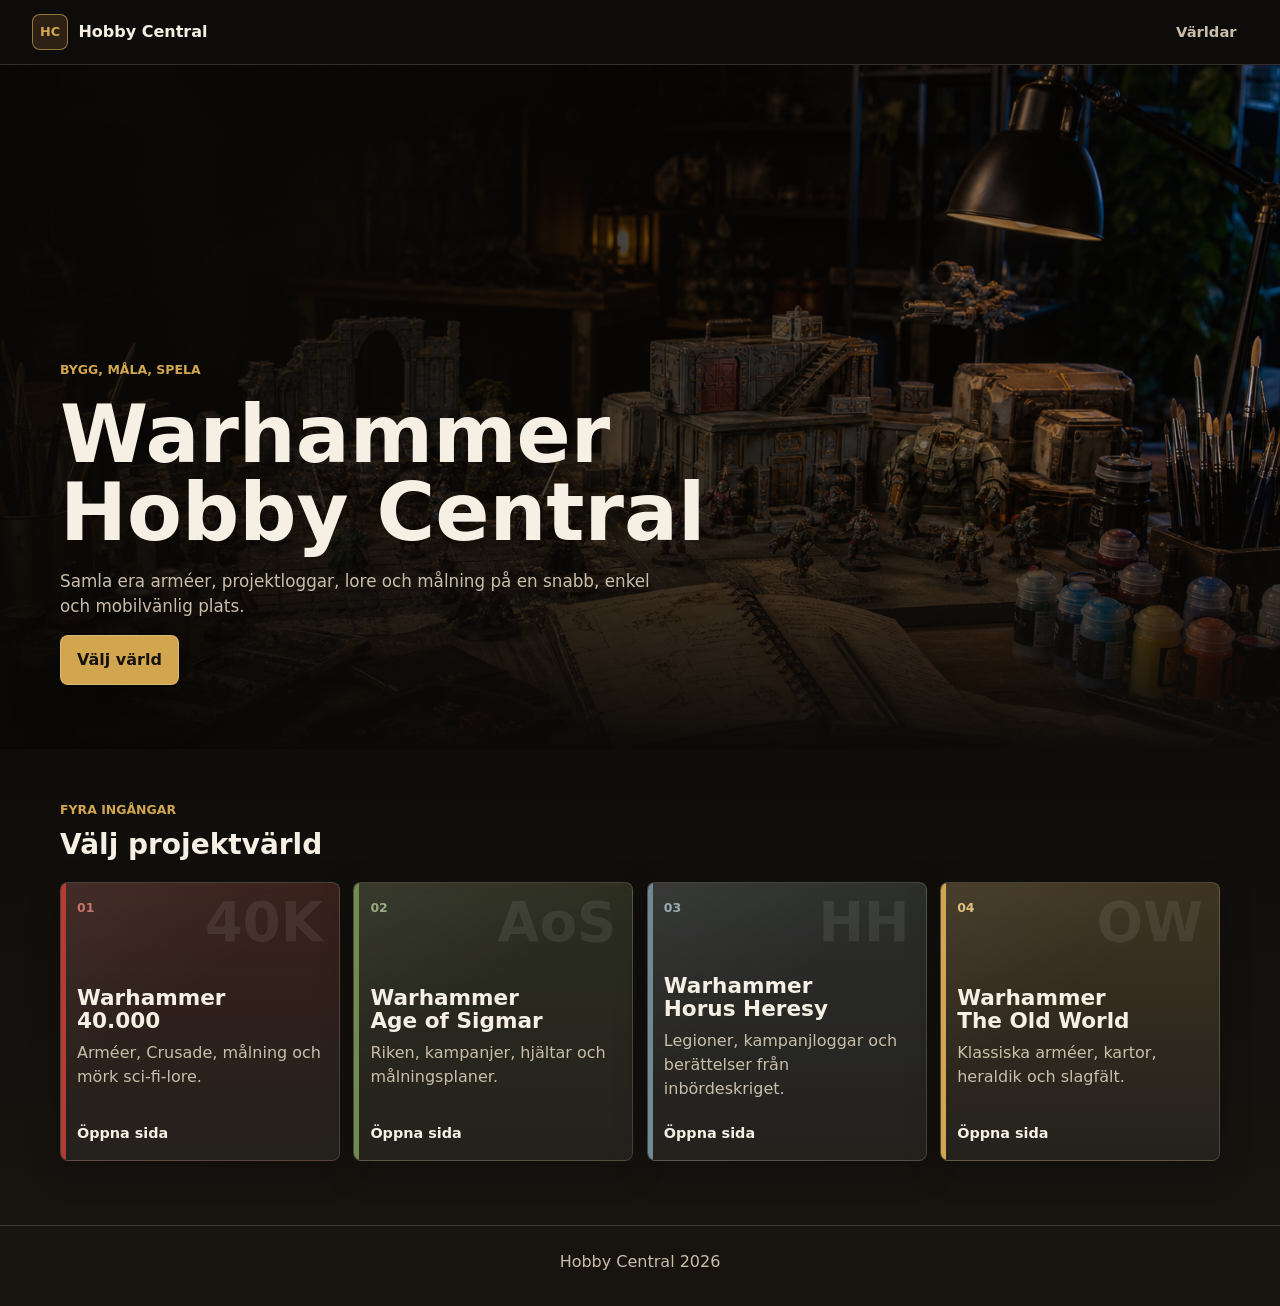
==== Homepage/index.html @ 2b6ad4ad "feat: add mobile-first hobby homepage" ====
<!doctype html>
<html lang="sv">
  <head>
    <meta charset="utf-8" />
    <meta name="viewport" content="width=device-width, initial-scale=1" />
    <title>Warhammer Hobby Central</title>
    <meta
      name="description"
      content="En lätt och smidig hobbycentral för Warhammer-projekt, arméer, målning och berättelser."
    />
    <link rel="stylesheet" href="../assets/css/styles.css" />
    <script src="../assets/js/main.js" defer></script>
  </head>
  <body class="home-page">
    <a class="skip-link" href="#main">Hoppa till innehåll</a>

    <header class="site-header" aria-label="Sidhuvud">
      <a class="brand" href="./" aria-label="Warhammer Hobby Central hem">
        <span class="brand__mark" aria-hidden="true">HC</span>
        <span>Hobby Central</span>
      </a>
      <nav class="top-nav" aria-label="Huvudnavigation">
        <a href="#systems">Världar</a>
      </nav>
    </header>

    <main id="main">
      <section class="hero" aria-labelledby="home-title">
        <div class="hero__media" aria-hidden="true"></div>
        <div class="hero__content">
          <p class="kicker">Bygg, måla, spela</p>
          <h1 id="home-title">Warhammer Hobby Central</h1>
          <p>
            Samla era arméer, projektloggar, lore och målning på en snabb,
            enkel och mobilvänlig plats.
          </p>
          <a class="primary-action" href="#systems">Välj värld</a>
        </div>
      </section>

      <section class="system-section" id="systems" aria-labelledby="systems-title">
        <div class="section-heading">
          <p class="kicker">Fyra ingångar</p>
          <h2 id="systems-title">Välj projektvärld</h2>
        </div>

        <div class="system-grid">
          <a class="system-card card-40k" href="../pages/warhammer-40000.html" data-card>
            <span class="system-card__eyebrow">01</span>
            <span class="system-card__glyph" aria-hidden="true">40K</span>
            <h3>Warhammer 40.000</h3>
            <p>Arméer, Crusade, målning och mörk sci-fi-lore.</p>
            <span class="system-card__footer">Öppna sida</span>
          </a>

          <a class="system-card card-aos" href="../pages/age-of-sigmar.html" data-card>
            <span class="system-card__eyebrow">02</span>
            <span class="system-card__glyph" aria-hidden="true">AoS</span>
            <h3>Warhammer Age of Sigmar</h3>
            <p>Riken, kampanjer, hjältar och målningsplaner.</p>
            <span class="system-card__footer">Öppna sida</span>
          </a>

          <a class="system-card card-heresy" href="../pages/horus-heresy.html" data-card>
            <span class="system-card__eyebrow">03</span>
            <span class="system-card__glyph" aria-hidden="true">HH</span>
            <h3>Warhammer Horus Heresy</h3>
            <p>Legioner, kampanjloggar och berättelser från inbördeskriget.</p>
            <span class="system-card__footer">Öppna sida</span>
          </a>

          <a class="system-card card-old-world" href="../pages/the-old-world.html" data-card>
            <span class="system-card__eyebrow">04</span>
            <span class="system-card__glyph" aria-hidden="true">OW</span>
            <h3>Warhammer The Old World</h3>
            <p>Klassiska arméer, kartor, heraldik och slagfält.</p>
            <span class="system-card__footer">Öppna sida</span>
          </a>
        </div>
      </section>
    </main>

    <footer class="site-footer">
      <p>Hobby Central <span data-year></span></p>
    </footer>
  </body>
</html>
---- assets/css/styles.css ----
:root {
  --bg: #0f0d0b;
  --bg-soft: #17130f;
  --surface: #1d1a16;
  --surface-strong: #29241e;
  --text: #f5efe4;
  --muted: #c9beaa;
  --line: rgba(245, 239, 228, 0.16);
  --shadow: 0 18px 50px rgba(0, 0, 0, 0.34);
  --red: #b33b32;
  --gold: #d2a64e;
  --green: #6f8b4e;
  --steel: #6f8a91;
  --violet: #7b5e80;
  --bone: #e8dcc4;
  --radius: 8px;
}

* {
  box-sizing: border-box;
}

html {
  scroll-behavior: smooth;
}

body {
  min-height: 100vh;
  margin: 0;
  overflow-x: hidden;
  background: var(--bg);
  color: var(--text);
  font-family:
    Inter, ui-sans-serif, system-ui, -apple-system, BlinkMacSystemFont, "Segoe UI",
    sans-serif;
  line-height: 1.5;
  letter-spacing: 0;
}

body::selection {
  background: var(--gold);
  color: #16120e;
}

a {
  color: inherit;
  text-decoration: none;
}

p,
h1,
h2,
h3 {
  margin: 0;
}

.skip-link {
  position: fixed;
  left: 1rem;
  top: 1rem;
  z-index: 20;
  transform: translateY(-160%);
  border-radius: var(--radius);
  background: var(--bone);
  color: #15110d;
  padding: 0.65rem 0.9rem;
  font-weight: 700;
}

.skip-link:focus {
  transform: translateY(0);
}

.site-header {
  position: sticky;
  top: 0;
  z-index: 10;
  display: flex;
  align-items: center;
  justify-content: space-between;
  gap: 0.75rem;
  width: 100%;
  max-width: 100vw;
  min-height: 64px;
  padding: 0.75rem 1rem;
  border-bottom: 1px solid var(--line);
  background: rgba(15, 13, 11, 0.9);
  backdrop-filter: blur(16px);
}

.brand {
  display: inline-flex;
  align-items: center;
  flex: 0 1 auto;
  gap: 0.65rem;
  min-width: 0;
  font-weight: 800;
}

.brand > span:last-child {
  min-width: 0;
  overflow: hidden;
  text-overflow: ellipsis;
}

.brand__mark {
  display: inline-grid;
  width: 2.25rem;
  height: 2.25rem;
  flex: 0 0 auto;
  place-items: center;
  border: 1px solid rgba(210, 166, 78, 0.65);
  border-radius: var(--radius);
  background: #2d2116;
  color: var(--gold);
  font-size: 0.8rem;
}

.top-nav {
  display: flex;
  align-items: center;
  justify-content: flex-end;
  flex: 0 1 auto;
  gap: 0.35rem;
  min-width: 0;
  overflow-x: auto;
  scrollbar-width: none;
}

.top-nav::-webkit-scrollbar {
  display: none;
}

.top-nav a {
  flex: 0 0 auto;
  border: 1px solid transparent;
  border-radius: var(--radius);
  color: var(--muted);
  padding: 0.5rem 0.65rem;
  font-size: 0.92rem;
  font-weight: 700;
}

.top-nav a:hover,
.top-nav a:focus-visible,
.top-nav a[aria-current="page"] {
  border-color: var(--line);
  background: rgba(255, 255, 255, 0.06);
  color: var(--text);
}

.top-nav--wide {
  flex: 1 1 auto;
  justify-content: flex-start;
  max-width: 62vw;
}

.home-page .top-nav {
  display: none;
}

.hero {
  position: relative;
  display: grid;
  min-height: 72svh;
  overflow: hidden;
  isolation: isolate;
}

.hero__media {
  position: absolute;
  inset: 0;
  z-index: -2;
  background:
    linear-gradient(90deg, rgba(10, 8, 6, 0.92), rgba(10, 8, 6, 0.56) 56%, rgba(10, 8, 6, 0.18)),
    linear-gradient(0deg, rgba(15, 13, 11, 0.98), rgba(15, 13, 11, 0.08) 42%),
    url("../images/hobby-hub-hero.png");
  background-position: center;
  background-size: cover;
}

.hero__content {
  display: grid;
  align-content: end;
  gap: 1rem;
  width: min(100%, 760px);
  padding: 4.5rem 1rem 3.5rem;
}

.kicker {
  color: var(--gold);
  font-size: 0.78rem;
  font-weight: 900;
  text-transform: uppercase;
}

.hero h1,
.page-hero h1 {
  max-width: 12ch;
  font-size: 2.85rem;
  line-height: 0.98;
}

.hero p:not(.kicker),
.page-hero p:not(.kicker) {
  max-width: 38rem;
  color: var(--muted);
  font-size: 1.05rem;
}

.primary-action {
  display: inline-flex;
  align-items: center;
  justify-content: center;
  width: fit-content;
  min-height: 46px;
  border: 1px solid rgba(232, 220, 196, 0.34);
  border-radius: var(--radius);
  background: var(--gold);
  color: #15110d;
  padding: 0.75rem 1rem;
  font-weight: 900;
  box-shadow: var(--shadow);
}

.primary-action:hover,
.primary-action:focus-visible {
  background: #e4bd68;
}

.system-section {
  padding: 2.5rem 1rem 3rem;
  background:
    linear-gradient(180deg, var(--bg), var(--bg-soft)),
    var(--bg);
}

.section-heading {
  display: grid;
  gap: 0.25rem;
  margin: 0 auto 1rem;
  width: min(100%, 1160px);
}

.section-heading h2 {
  font-size: 1.75rem;
}

.system-grid {
  display: grid;
  gap: 0.85rem;
  width: min(100%, 1160px);
  margin: 0 auto;
}

.system-card {
  --accent: var(--gold);
  --accent-soft: rgba(210, 166, 78, 0.16);
  position: relative;
  display: grid;
  min-height: 210px;
  overflow: hidden;
  border: 1px solid var(--line);
  border-radius: var(--radius);
  background:
    linear-gradient(145deg, rgba(255, 255, 255, 0.06), transparent 42%),
    linear-gradient(180deg, var(--accent-soft), rgba(255, 255, 255, 0.03)),
    var(--surface);
  padding: 1rem;
  box-shadow: 0 10px 34px rgba(0, 0, 0, 0.22);
  transition:
    border-color 180ms ease,
    transform 180ms ease,
    background 180ms ease;
}

.system-card::before {
  content: "";
  position: absolute;
  inset: 0 auto 0 0;
  width: 5px;
  background: var(--accent);
}

.system-card::after {
  content: "";
  position: absolute;
  inset: 0;
  pointer-events: none;
  background: radial-gradient(circle at var(--mx, 50%) var(--my, 40%), rgba(255, 255, 255, 0.18), transparent 30%);
  opacity: 0;
  transition: opacity 180ms ease;
}

.system-card:hover,
.system-card:focus-visible {
  border-color: color-mix(in srgb, var(--accent) 68%, white);
  transform: translateY(-2px);
}

.system-card:hover::after,
.system-card:focus-visible::after {
  opacity: 1;
}

.system-card__eyebrow,
.system-card__glyph,
.system-card h3,
.system-card p,
.system-card__footer {
  position: relative;
  z-index: 1;
}

.system-card__eyebrow {
  color: color-mix(in srgb, var(--accent) 72%, white);
  font-size: 0.78rem;
  font-weight: 900;
}

.system-card__glyph {
  position: absolute;
  right: 1rem;
  top: 0.85rem;
  z-index: 0;
  color: rgba(255, 255, 255, 0.08);
  font-size: 3.4rem;
  font-weight: 900;
  line-height: 1;
}

.system-card h3 {
  align-self: end;
  max-width: 11rem;
  margin-top: 3.5rem;
  font-size: 1.35rem;
  line-height: 1.08;
}

.system-card p {
  margin-top: 0.55rem;
  color: var(--muted);
}

.system-card__footer {
  align-self: end;
  margin-top: 1.35rem;
  color: var(--text);
  font-size: 0.9rem;
  font-weight: 900;
}

.card-40k {
  --accent: var(--red);
  --accent-soft: rgba(179, 59, 50, 0.18);
}

.card-aos {
  --accent: var(--green);
  --accent-soft: rgba(111, 139, 78, 0.18);
}

.card-heresy {
  --accent: var(--steel);
  --accent-soft: rgba(111, 138, 145, 0.18);
}

.card-old-world {
  --accent: var(--gold);
  --accent-soft: rgba(210, 166, 78, 0.18);
}

.site-footer {
  padding: 1.5rem 1rem 2rem;
  border-top: 1px solid var(--line);
  background: var(--bg-soft);
  color: var(--muted);
  text-align: center;
}

.page-main {
  background: var(--bg);
}

.page-hero {
  display: grid;
  align-content: end;
  gap: 0.8rem;
  min-height: 42svh;
  padding: 4rem 1rem 2.25rem;
  border-bottom: 1px solid var(--line);
  background:
    linear-gradient(90deg, rgba(12, 10, 8, 0.94), rgba(12, 10, 8, 0.68), rgba(12, 10, 8, 0.3)),
    linear-gradient(0deg, rgba(15, 13, 11, 1), rgba(15, 13, 11, 0.1) 44%),
    url("../images/hobby-hub-hero.png");
  background-position: center;
  background-size: cover;
}

.page-40k {
  --page-accent: var(--red);
}

.page-aos {
  --page-accent: var(--green);
}

.page-heresy {
  --page-accent: var(--steel);
}

.page-old-world {
  --page-accent: var(--gold);
}

.detail-page .kicker {
  color: var(--page-accent);
}

.workspace-grid {
  display: grid;
  gap: 0.85rem;
  width: min(100%, 1160px);
  margin: 0 auto;
  padding: 1rem 1rem 3rem;
}

.workspace-panel {
  min-height: 150px;
  border: 1px solid var(--line);
  border-radius: var(--radius);
  background:
    linear-gradient(180deg, rgba(255, 255, 255, 0.055), transparent),
    var(--surface);
  padding: 1rem;
}

.workspace-panel h2 {
  margin-bottom: 0.55rem;
  color: var(--text);
  font-size: 1.1rem;
}

.workspace-panel p {
  color: var(--muted);
}

.redirect-page {
  display: grid;
  min-height: 100vh;
  place-items: center;
  padding: 1rem;
}

.redirect-box {
  display: grid;
  gap: 0.75rem;
  width: min(100%, 28rem);
  border: 1px solid var(--line);
  border-radius: var(--radius);
  background: var(--surface);
  padding: 1rem;
}

.redirect-box a {
  color: var(--gold);
  font-weight: 800;
}

:focus-visible {
  outline: 3px solid rgba(210, 166, 78, 0.75);
  outline-offset: 3px;
}

@media (prefers-reduced-motion: reduce) {
  *,
  *::before,
  *::after {
    scroll-behavior: auto !important;
    transition-duration: 0.01ms !important;
    animation-duration: 0.01ms !important;
  }
}

@media (min-width: 720px) {
  .home-page .top-nav {
    display: flex;
  }

  .site-header {
    padding-inline: 1.5rem;
  }

  .hero__content {
    padding: 5.5rem 1.5rem 4rem;
  }

  .hero h1,
  .page-hero h1 {
    font-size: 4rem;
  }

  .system-section,
  .workspace-grid {
    padding-inline: 1.5rem;
  }

  .system-grid,
  .workspace-grid {
    grid-template-columns: repeat(2, minmax(0, 1fr));
  }

  .page-hero {
    padding-inline: 1.5rem;
  }
}

@media (min-width: 1040px) {
  .site-header {
    padding-inline: 2rem;
  }

  .hero {
    min-height: 76svh;
  }

  .hero__content {
    padding-left: max(2rem, calc((100vw - 1160px) / 2));
  }

  .hero h1,
  .page-hero h1 {
    font-size: 5rem;
  }

  .system-section {
    padding-block: 3.25rem 4rem;
  }

  .system-grid {
    grid-template-columns: repeat(4, minmax(0, 1fr));
  }

  .page-hero {
    min-height: 46svh;
    padding-left: max(2rem, calc((100vw - 1160px) / 2));
    padding-right: max(2rem, calc((100vw - 1160px) / 2));
  }
}
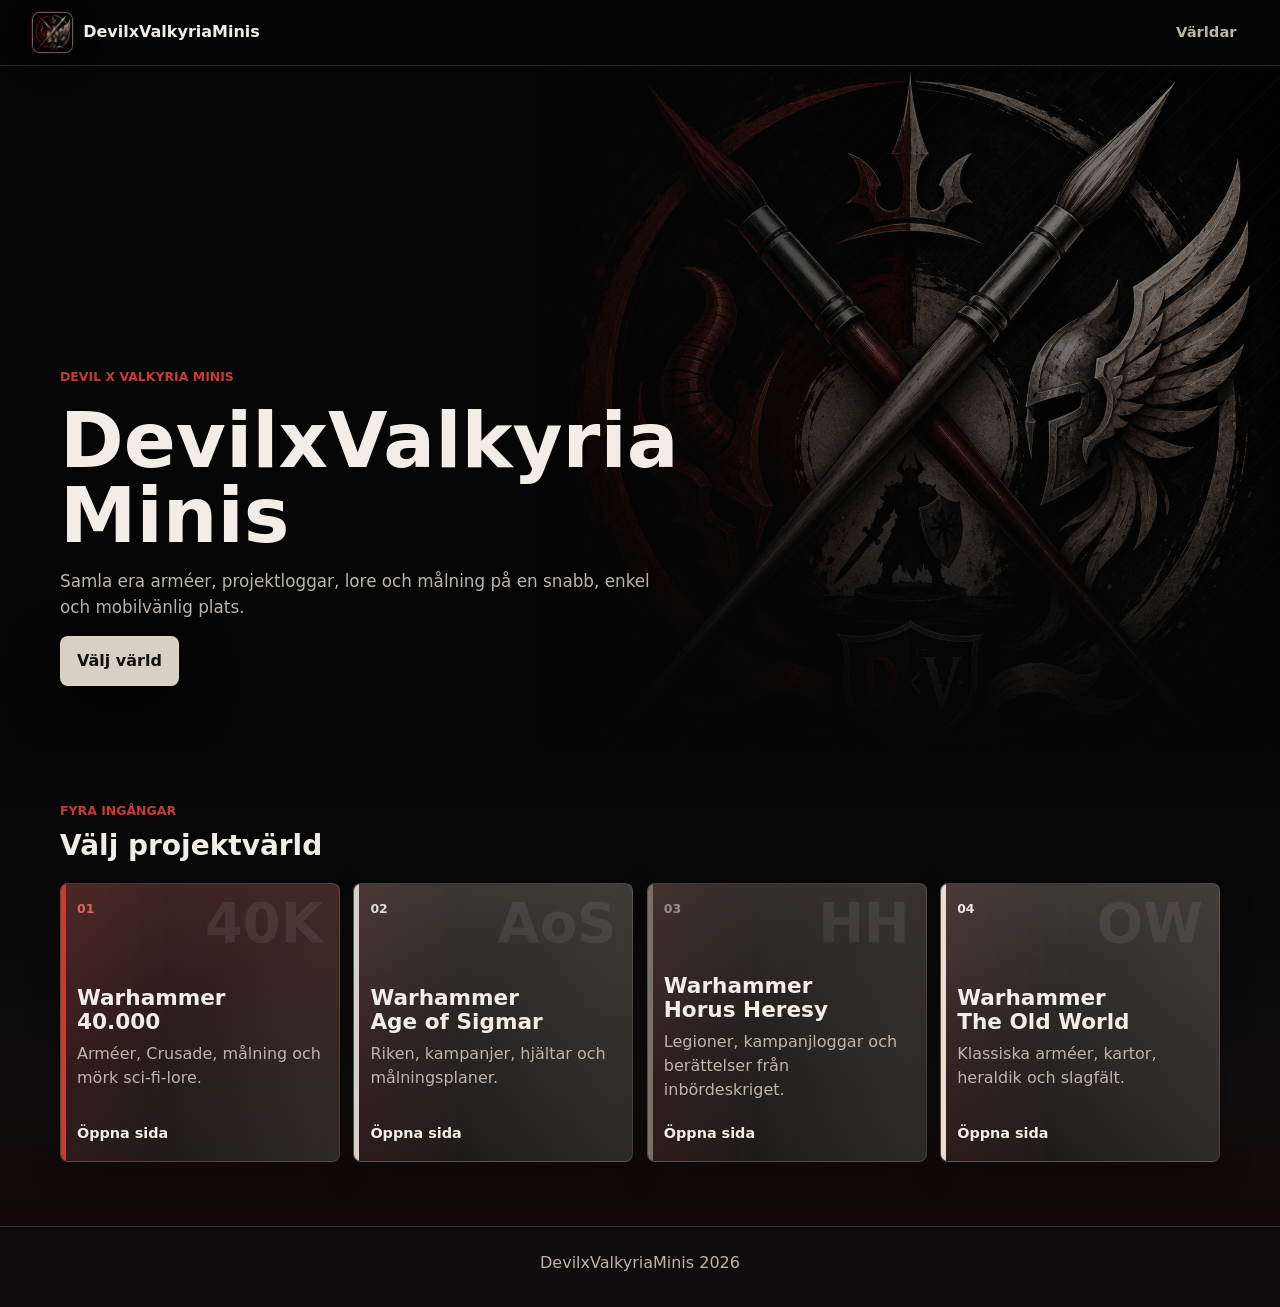
==== commit 8b22c852: "feat: add mobile-first hobby homepage." ====
--- a/Homepage/index.html
+++ b/Homepage/index.html
@@ -3,11 +3,12 @@
   <head>
     <meta charset="utf-8" />
     <meta name="viewport" content="width=device-width, initial-scale=1" />
-    <title>Warhammer Hobby Central</title>
+    <title>DevilxValkyriaMinis</title>
     <meta
       name="description"
-      content="En lätt och smidig hobbycentral för Warhammer-projekt, arméer, målning och berättelser."
+      content="DevilxValkyriaMinis är en lätt och smidig hobbycentral för Warhammer-projekt, arméer, målning och berättelser."
     />
+    <link rel="icon" type="image/png" href="../assets/images/Main_Emblem.png" />
     <link rel="stylesheet" href="../assets/css/styles.css" />
     <script src="../assets/js/main.js" defer></script>
   </head>
@@ -15,9 +16,11 @@
     <a class="skip-link" href="#main">Hoppa till innehåll</a>
 
     <header class="site-header" aria-label="Sidhuvud">
-      <a class="brand" href="./" aria-label="Warhammer Hobby Central hem">
-        <span class="brand__mark" aria-hidden="true">HC</span>
-        <span>Hobby Central</span>
+      <a class="brand" href="./" aria-label="DevilxValkyriaMinis hem">
+        <span class="brand__mark" aria-hidden="true">
+          <img src="../assets/images/Main_Emblem.png" alt="" />
+        </span>
+        <span>DevilxValkyriaMinis</span>
       </a>
       <nav class="top-nav" aria-label="Huvudnavigation">
         <a href="#systems">Världar</a>
@@ -28,8 +31,8 @@
       <section class="hero" aria-labelledby="home-title">
         <div class="hero__media" aria-hidden="true"></div>
         <div class="hero__content">
-          <p class="kicker">Bygg, måla, spela</p>
-          <h1 id="home-title">Warhammer Hobby Central</h1>
+          <p class="kicker">Devil x Valkyria Minis</p>
+          <h1 id="home-title">Devilx<wbr />Valkyria<wbr />Minis</h1>
           <p>
             Samla era arméer, projektloggar, lore och målning på en snabb,
             enkel och mobilvänlig plats.
@@ -81,7 +84,7 @@
     </main>
 
     <footer class="site-footer">
-      <p>Hobby Central <span data-year></span></p>
+      <p>DevilxValkyriaMinis <span data-year></span></p>
     </footer>
   </body>
 </html>
--- a/assets/css/styles.css
+++ b/assets/css/styles.css
@@ -1,18 +1,19 @@
 :root {
-  --bg: #0f0d0b;
-  --bg-soft: #17130f;
-  --surface: #1d1a16;
-  --surface-strong: #29241e;
-  --text: #f5efe4;
-  --muted: #c9beaa;
-  --line: rgba(245, 239, 228, 0.16);
-  --shadow: 0 18px 50px rgba(0, 0, 0, 0.34);
-  --red: #b33b32;
-  --gold: #d2a64e;
-  --green: #6f8b4e;
-  --steel: #6f8a91;
-  --violet: #7b5e80;
-  --bone: #e8dcc4;
+  --bg: #050505;
+  --bg-soft: #0f0d0d;
+  --surface: #171514;
+  --surface-strong: #24201e;
+  --text: #f2eee7;
+  --muted: #bdb4aa;
+  --line: rgba(232, 224, 214, 0.17);
+  --shadow: 0 18px 52px rgba(0, 0, 0, 0.48);
+  --blood: #8e1718;
+  --blood-bright: #c83a32;
+  --silver: #d7d0c4;
+  --iron: #78716b;
+  --ember: #4b0c0d;
+  --bone: #e8dfd2;
+  --accent: var(--blood-bright);
   --radius: 8px;
 }
 
@@ -38,8 +39,8 @@
 }
 
 body::selection {
-  background: var(--gold);
-  color: #16120e;
+  background: var(--blood-bright);
+  color: var(--text);
 }
 
 a {
@@ -62,7 +63,7 @@
   transform: translateY(-160%);
   border-radius: var(--radius);
   background: var(--bone);
-  color: #15110d;
+  color: #111;
   padding: 0.65rem 0.9rem;
   font-weight: 700;
 }
@@ -84,7 +85,7 @@
   min-height: 64px;
   padding: 0.75rem 1rem;
   border-bottom: 1px solid var(--line);
-  background: rgba(15, 13, 11, 0.9);
+  background: rgba(5, 5, 5, 0.9);
   backdrop-filter: blur(16px);
 }
 
@@ -105,15 +106,24 @@
 
 .brand__mark {
   display: inline-grid;
-  width: 2.25rem;
-  height: 2.25rem;
+  width: 2.55rem;
+  height: 2.55rem;
   flex: 0 0 auto;
   place-items: center;
-  border: 1px solid rgba(210, 166, 78, 0.65);
+  overflow: hidden;
+  border: 1px solid rgba(215, 208, 196, 0.44);
   border-radius: var(--radius);
-  background: #2d2116;
-  color: var(--gold);
+  background: #050505;
+  box-shadow:
+    0 0 0 1px rgba(142, 23, 24, 0.28),
+    0 10px 24px rgba(0, 0, 0, 0.38);
   font-size: 0.8rem;
+}
+
+.brand__mark img {
+  width: 100%;
+  height: 100%;
+  object-fit: cover;
 }
 
 .top-nav {
@@ -145,7 +155,7 @@
 .top-nav a:focus-visible,
 .top-nav a[aria-current="page"] {
   border-color: var(--line);
-  background: rgba(255, 255, 255, 0.06);
+  background: rgba(200, 58, 50, 0.12);
   color: var(--text);
 }
 
@@ -156,6 +166,10 @@
 }
 
 .home-page .top-nav {
+  display: none;
+}
+
+.detail-page .brand > span:last-child {
   display: none;
 }
 
@@ -172,11 +186,21 @@
   inset: 0;
   z-index: -2;
   background:
-    linear-gradient(90deg, rgba(10, 8, 6, 0.92), rgba(10, 8, 6, 0.56) 56%, rgba(10, 8, 6, 0.18)),
-    linear-gradient(0deg, rgba(15, 13, 11, 0.98), rgba(15, 13, 11, 0.08) 42%),
-    url("../images/hobby-hub-hero.png");
-  background-position: center;
-  background-size: cover;
+    linear-gradient(90deg, rgba(5, 5, 5, 0.97), rgba(5, 5, 5, 0.75) 52%, rgba(5, 5, 5, 0.3)),
+    linear-gradient(0deg, rgba(5, 5, 5, 1), rgba(5, 5, 5, 0.18) 54%),
+    repeating-linear-gradient(135deg, rgba(255, 255, 255, 0.035) 0 1px, transparent 1px 16px),
+    url("../images/Main_Emblem.png");
+  background-position:
+    center,
+    center,
+    center,
+    center 12%;
+  background-repeat: repeat, repeat, repeat, no-repeat;
+  background-size:
+    cover,
+    cover,
+    auto,
+    min(112vw, 650px) auto;
 }
 
 .hero__content {
@@ -188,7 +212,7 @@
 }
 
 .kicker {
-  color: var(--gold);
+  color: var(--blood-bright);
   font-size: 0.78rem;
   font-weight: 900;
   text-transform: uppercase;
@@ -197,8 +221,9 @@
 .hero h1,
 .page-hero h1 {
   max-width: 12ch;
-  font-size: 2.85rem;
+  font-size: 2.65rem;
   line-height: 0.98;
+  overflow-wrap: anywhere;
 }
 
 .hero p:not(.kicker),
@@ -216,8 +241,8 @@
   min-height: 46px;
   border: 1px solid rgba(232, 220, 196, 0.34);
   border-radius: var(--radius);
-  background: var(--gold);
-  color: #15110d;
+  background: var(--silver);
+  color: #111;
   padding: 0.75rem 1rem;
   font-weight: 900;
   box-shadow: var(--shadow);
@@ -225,13 +250,13 @@
 
 .primary-action:hover,
 .primary-action:focus-visible {
-  background: #e4bd68;
+  background: #ffffff;
 }
 
 .system-section {
   padding: 2.5rem 1rem 3rem;
   background:
-    linear-gradient(180deg, var(--bg), var(--bg-soft)),
+    linear-gradient(180deg, var(--bg), var(--bg-soft) 74%, #120708),
     var(--bg);
 }
 
@@ -254,8 +279,8 @@
 }
 
 .system-card {
-  --accent: var(--gold);
-  --accent-soft: rgba(210, 166, 78, 0.16);
+  --accent: var(--silver);
+  --accent-soft: rgba(215, 208, 196, 0.12);
   position: relative;
   display: grid;
   min-height: 210px;
@@ -264,6 +289,7 @@
   border-radius: var(--radius);
   background:
     linear-gradient(145deg, rgba(255, 255, 255, 0.06), transparent 42%),
+    linear-gradient(90deg, rgba(142, 23, 24, 0.14), transparent 38%, rgba(215, 208, 196, 0.08)),
     linear-gradient(180deg, var(--accent-soft), rgba(255, 255, 255, 0.03)),
     var(--surface);
   padding: 1rem;
@@ -313,7 +339,7 @@
 }
 
 .system-card__eyebrow {
-  color: color-mix(in srgb, var(--accent) 72%, white);
+  color: color-mix(in srgb, var(--accent) 78%, white);
   font-size: 0.78rem;
   font-weight: 900;
 }
@@ -351,23 +377,23 @@
 }
 
 .card-40k {
-  --accent: var(--red);
-  --accent-soft: rgba(179, 59, 50, 0.18);
+  --accent: var(--blood-bright);
+  --accent-soft: rgba(200, 58, 50, 0.18);
 }
 
 .card-aos {
-  --accent: var(--green);
-  --accent-soft: rgba(111, 139, 78, 0.18);
+  --accent: var(--silver);
+  --accent-soft: rgba(215, 208, 196, 0.14);
 }
 
 .card-heresy {
-  --accent: var(--steel);
-  --accent-soft: rgba(111, 138, 145, 0.18);
+  --accent: var(--iron);
+  --accent-soft: rgba(120, 113, 107, 0.2);
 }
 
 .card-old-world {
-  --accent: var(--gold);
-  --accent-soft: rgba(210, 166, 78, 0.18);
+  --accent: var(--bone);
+  --accent-soft: rgba(232, 223, 210, 0.14);
 }
 
 .site-footer {
@@ -390,27 +416,34 @@
   padding: 4rem 1rem 2.25rem;
   border-bottom: 1px solid var(--line);
   background:
-    linear-gradient(90deg, rgba(12, 10, 8, 0.94), rgba(12, 10, 8, 0.68), rgba(12, 10, 8, 0.3)),
-    linear-gradient(0deg, rgba(15, 13, 11, 1), rgba(15, 13, 11, 0.1) 44%),
-    url("../images/hobby-hub-hero.png");
-  background-position: center;
-  background-size: cover;
+    linear-gradient(90deg, rgba(5, 5, 5, 0.96), rgba(5, 5, 5, 0.74), rgba(5, 5, 5, 0.32)),
+    linear-gradient(0deg, rgba(5, 5, 5, 1), rgba(5, 5, 5, 0.14) 44%),
+    url("../images/Main_Emblem.png");
+  background-position:
+    center,
+    center,
+    right 38%;
+  background-repeat: repeat, repeat, no-repeat;
+  background-size:
+    cover,
+    cover,
+    min(98vw, 620px) auto;
 }
 
 .page-40k {
-  --page-accent: var(--red);
+  --page-accent: var(--blood-bright);
 }
 
 .page-aos {
-  --page-accent: var(--green);
+  --page-accent: var(--silver);
 }
 
 .page-heresy {
-  --page-accent: var(--steel);
+  --page-accent: var(--iron);
 }
 
 .page-old-world {
-  --page-accent: var(--gold);
+  --page-accent: var(--bone);
 }
 
 .detail-page .kicker {
@@ -431,6 +464,7 @@
   border-radius: var(--radius);
   background:
     linear-gradient(180deg, rgba(255, 255, 255, 0.055), transparent),
+    linear-gradient(90deg, rgba(142, 23, 24, 0.11), transparent 48%),
     var(--surface);
   padding: 1rem;
 }
@@ -463,12 +497,12 @@
 }
 
 .redirect-box a {
-  color: var(--gold);
+  color: var(--blood-bright);
   font-weight: 800;
 }
 
 :focus-visible {
-  outline: 3px solid rgba(210, 166, 78, 0.75);
+  outline: 3px solid rgba(200, 58, 50, 0.78);
   outline-offset: 3px;
 }
 
@@ -487,6 +521,10 @@
     display: flex;
   }
 
+  .detail-page .brand > span:last-child {
+    display: inline;
+  }
+
   .site-header {
     padding-inline: 1.5rem;
   }
@@ -497,7 +535,7 @@
 
   .hero h1,
   .page-hero h1 {
-    font-size: 4rem;
+    font-size: 3.85rem;
   }
 
   .system-section,
@@ -530,7 +568,20 @@
 
   .hero h1,
   .page-hero h1 {
-    font-size: 5rem;
+    font-size: 4.8rem;
+  }
+
+  .hero__media {
+    background-position:
+      center,
+      center,
+      center,
+      right 46%;
+    background-size:
+      cover,
+      cover,
+      auto,
+      min(58vw, 860px) auto;
   }
 
   .system-section {
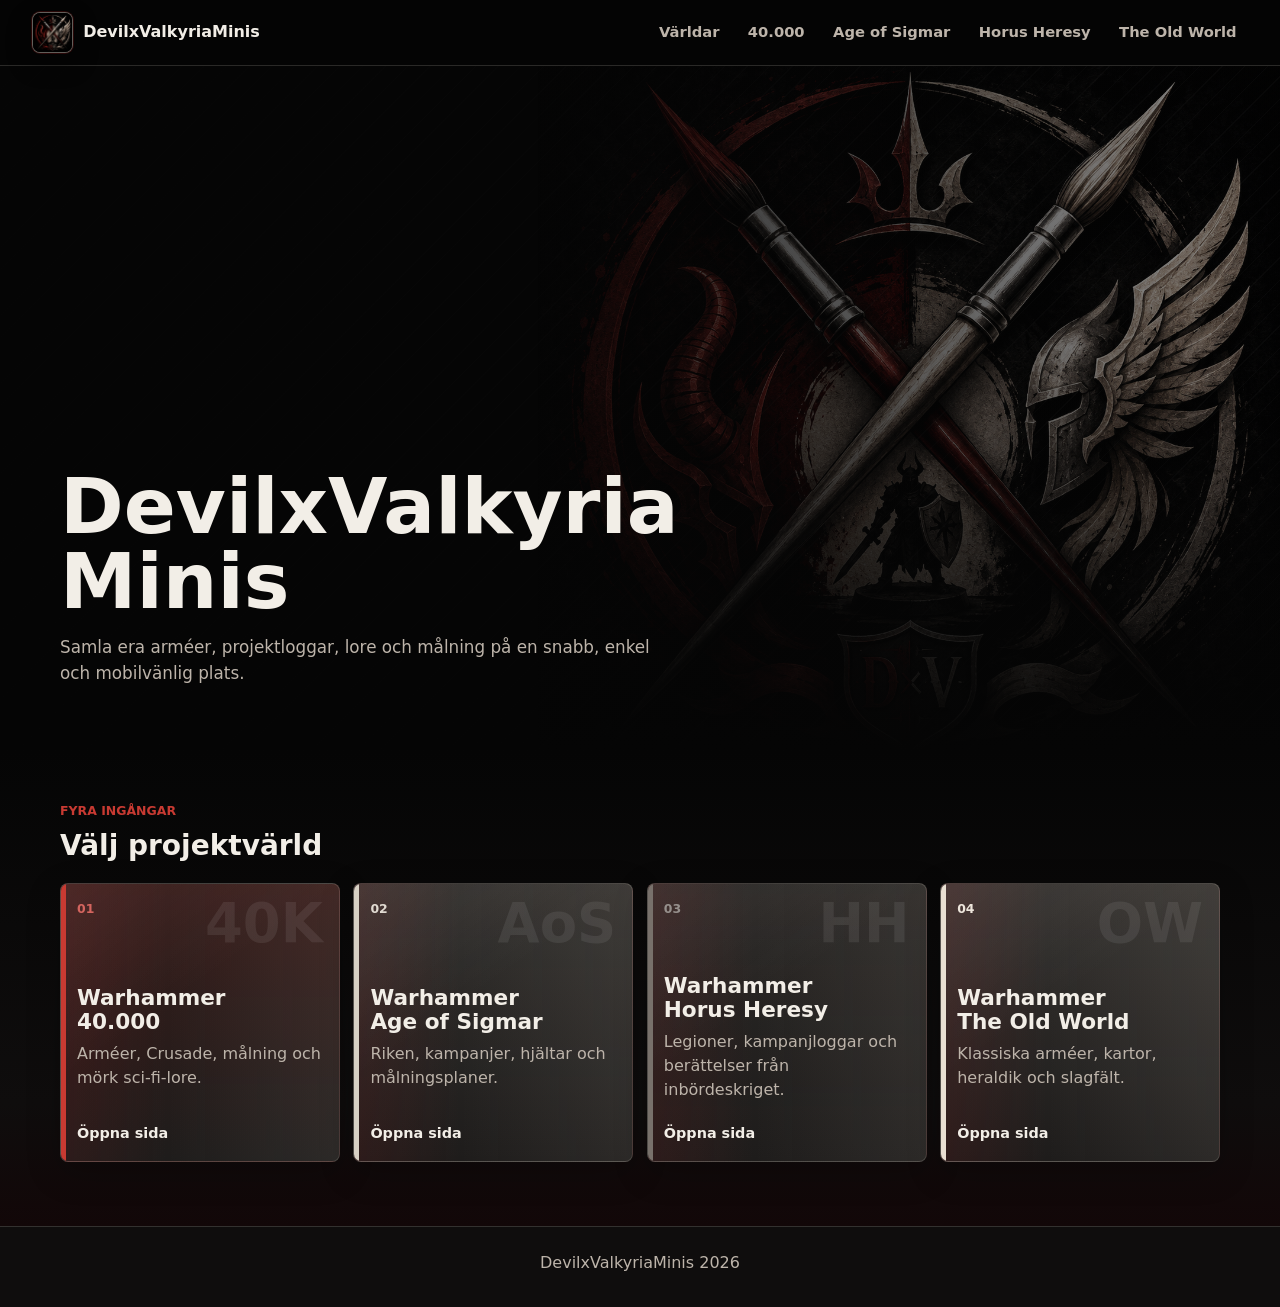
==== commit de628a6c: "feat: add mobile menu and simplify landing hero." ====
--- a/Homepage/index.html
+++ b/Homepage/index.html
@@ -22,8 +22,23 @@
         </span>
         <span>DevilxValkyriaMinis</span>
       </a>
-      <nav class="top-nav" aria-label="Huvudnavigation">
+      <button
+        class="menu-toggle"
+        type="button"
+        aria-label="Öppna meny"
+        aria-controls="site-menu"
+        aria-expanded="false"
+      >
+        <span aria-hidden="true"></span>
+        <span aria-hidden="true"></span>
+        <span aria-hidden="true"></span>
+      </button>
+      <nav class="top-nav" id="site-menu" aria-label="Huvudnavigation">
         <a href="#systems">Världar</a>
+        <a href="../pages/warhammer-40000.html">40.000</a>
+        <a href="../pages/age-of-sigmar.html">Age of Sigmar</a>
+        <a href="../pages/horus-heresy.html">Horus Heresy</a>
+        <a href="../pages/the-old-world.html">The Old World</a>
       </nav>
     </header>
 
@@ -31,13 +46,11 @@
       <section class="hero" aria-labelledby="home-title">
         <div class="hero__media" aria-hidden="true"></div>
         <div class="hero__content">
-          <p class="kicker">Devil x Valkyria Minis</p>
           <h1 id="home-title">Devilx<wbr />Valkyria<wbr />Minis</h1>
           <p>
             Samla era arméer, projektloggar, lore och målning på en snabb,
             enkel och mobilvänlig plats.
           </p>
-          <a class="primary-action" href="#systems">Välj värld</a>
         </div>
       </section>
 
--- a/assets/css/styles.css
+++ b/assets/css/styles.css
@@ -95,13 +95,16 @@
   flex: 0 1 auto;
   gap: 0.65rem;
   min-width: 0;
+  max-width: calc(100% - 3.5rem);
   font-weight: 800;
 }
 
 .brand > span:last-child {
+  display: none;
   min-width: 0;
   overflow: hidden;
   text-overflow: ellipsis;
+  white-space: nowrap;
 }
 
 .brand__mark {
@@ -126,15 +129,78 @@
   object-fit: cover;
 }
 
+.menu-toggle {
+  position: fixed;
+  left: calc(100vw - 3.55rem);
+  right: auto;
+  top: 0.75rem;
+  z-index: 30;
+  display: inline-grid;
+  width: 2.55rem;
+  height: 2.55rem;
+  flex: 0 0 auto;
+  place-items: center;
+  gap: 0.22rem;
+  appearance: none;
+  border: 1px solid var(--line);
+  border-radius: var(--radius);
+  background:
+    linear-gradient(145deg, rgba(200, 58, 50, 0.22), rgba(255, 255, 255, 0.05)),
+    rgba(10, 9, 9, 0.96);
+  color: var(--text);
+  cursor: pointer;
+  padding: 0;
+  box-shadow: 0 10px 24px rgba(0, 0, 0, 0.34);
+}
+
+.menu-toggle span {
+  display: block;
+  width: 1.05rem;
+  height: 2px;
+  border-radius: 999px;
+  background: currentColor;
+  transition:
+    opacity 160ms ease,
+    transform 160ms ease;
+}
+
+.site-header.is-menu-open .menu-toggle span:nth-child(1) {
+  transform: translateY(6px) rotate(45deg);
+}
+
+.site-header.is-menu-open .menu-toggle span:nth-child(2) {
+  opacity: 0;
+}
+
+.site-header.is-menu-open .menu-toggle span:nth-child(3) {
+  transform: translateY(-6px) rotate(-45deg);
+}
+
 .top-nav {
-  display: flex;
+  position: absolute;
+  top: calc(100% + 0.5rem);
+  left: 1rem;
+  right: 1rem;
+  display: none;
+  flex-direction: column;
   align-items: center;
-  justify-content: flex-end;
-  flex: 0 1 auto;
+  justify-content: flex-start;
+  flex: 1 1 auto;
   gap: 0.35rem;
   min-width: 0;
-  overflow-x: auto;
+  overflow: hidden;
+  border: 1px solid var(--line);
+  border-radius: var(--radius);
+  background:
+    linear-gradient(145deg, rgba(142, 23, 24, 0.18), rgba(255, 255, 255, 0.04)),
+    rgba(8, 7, 7, 0.98);
+  padding: 0.6rem;
+  box-shadow: var(--shadow);
   scrollbar-width: none;
+}
+
+.site-header.is-menu-open .top-nav {
+  display: flex;
 }
 
 .top-nav::-webkit-scrollbar {
@@ -142,6 +208,7 @@
 }
 
 .top-nav a {
+  width: 100%;
   flex: 0 0 auto;
   border: 1px solid transparent;
   border-radius: var(--radius);
@@ -162,15 +229,7 @@
 .top-nav--wide {
   flex: 1 1 auto;
   justify-content: flex-start;
-  max-width: 62vw;
-}
-
-.home-page .top-nav {
-  display: none;
-}
-
-.detail-page .brand > span:last-child {
-  display: none;
+  max-width: none;
 }
 
 .hero {
@@ -233,26 +292,6 @@
   font-size: 1.05rem;
 }
 
-.primary-action {
-  display: inline-flex;
-  align-items: center;
-  justify-content: center;
-  width: fit-content;
-  min-height: 46px;
-  border: 1px solid rgba(232, 220, 196, 0.34);
-  border-radius: var(--radius);
-  background: var(--silver);
-  color: #111;
-  padding: 0.75rem 1rem;
-  font-weight: 900;
-  box-shadow: var(--shadow);
-}
-
-.primary-action:hover,
-.primary-action:focus-visible {
-  background: #ffffff;
-}
-
 .system-section {
   padding: 2.5rem 1rem 3rem;
   background:
@@ -517,11 +556,36 @@
 }
 
 @media (min-width: 720px) {
-  .home-page .top-nav {
+  .menu-toggle {
+    display: none;
+  }
+
+  .top-nav {
+    position: static;
     display: flex;
-  }
-
-  .detail-page .brand > span:last-child {
+    flex-direction: row;
+    align-items: center;
+    justify-content: flex-end;
+    flex: 0 1 auto;
+    gap: 0.35rem;
+    overflow-x: auto;
+    border: 0;
+    background: transparent;
+    padding: 0;
+    box-shadow: none;
+  }
+
+  .top-nav a {
+    width: auto;
+  }
+
+  .top-nav--wide {
+    flex: 1 1 auto;
+    justify-content: flex-start;
+    max-width: 62vw;
+  }
+
+  .brand > span:last-child {
     display: inline;
   }
 
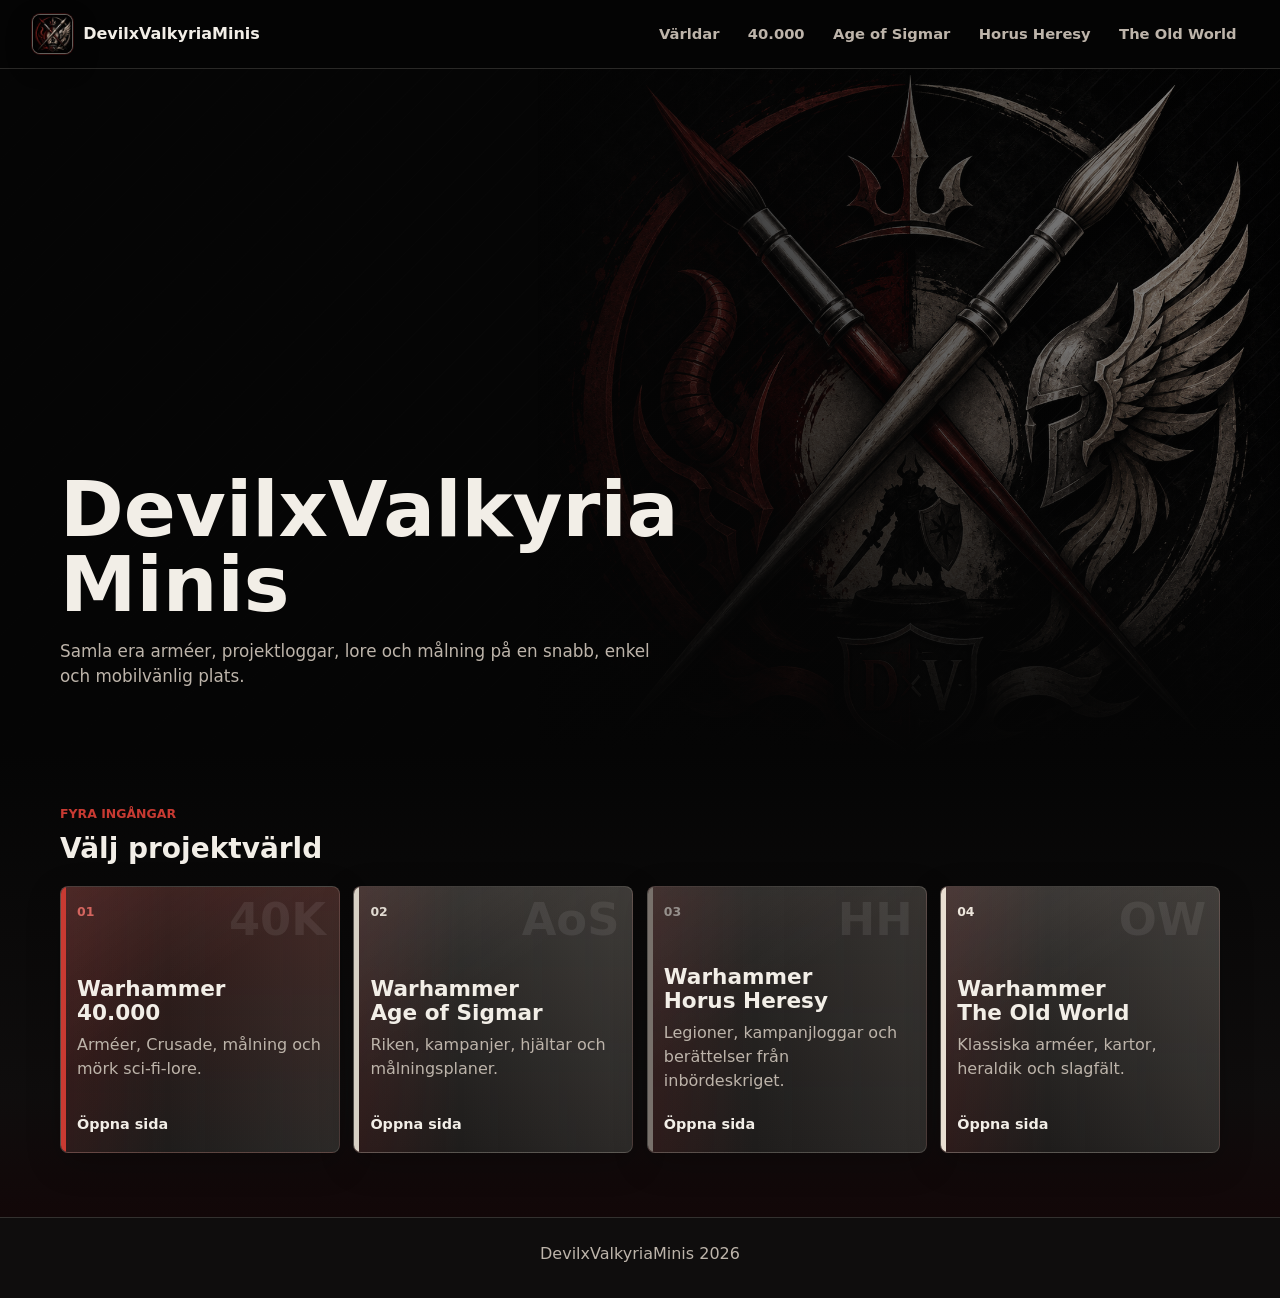
==== commit 2ff49922: "style: improve mobile layout and optimize responsive assets." ====
--- a/Homepage/index.html
+++ b/Homepage/index.html
@@ -18,7 +18,7 @@
     <header class="site-header" aria-label="Sidhuvud">
       <a class="brand" href="./" aria-label="DevilxValkyriaMinis hem">
         <span class="brand__mark" aria-hidden="true">
-          <img src="../assets/images/Main_Emblem.png" alt="" />
+          <img src="../assets/images/Main_Emblem_icon.jpg" alt="" />
         </span>
         <span>DevilxValkyriaMinis</span>
       </a>
--- a/assets/css/styles.css
+++ b/assets/css/styles.css
@@ -15,6 +15,8 @@
   --bone: #e8dfd2;
   --accent: var(--blood-bright);
   --radius: 8px;
+  --header-height: 64px;
+  --page-pad: 1rem;
 }
 
 * {
@@ -36,6 +38,8 @@
     sans-serif;
   line-height: 1.5;
   letter-spacing: 0;
+  -webkit-text-size-adjust: 100%;
+  text-size-adjust: 100%;
 }
 
 body::selection {
@@ -82,8 +86,9 @@
   gap: 0.75rem;
   width: 100%;
   max-width: 100vw;
-  min-height: 64px;
-  padding: 0.75rem 1rem;
+  min-height: var(--header-height);
+  padding: 0.75rem max(var(--page-pad), env(safe-area-inset-right)) 0.75rem
+    max(var(--page-pad), env(safe-area-inset-left));
   border-bottom: 1px solid var(--line);
   background: rgba(5, 5, 5, 0.9);
   backdrop-filter: blur(16px);
@@ -95,7 +100,7 @@
   flex: 0 1 auto;
   gap: 0.65rem;
   min-width: 0;
-  max-width: calc(100% - 3.5rem);
+  max-width: min(74vw, calc(100% - 4rem));
   font-weight: 800;
 }
 
@@ -131,26 +136,27 @@
 
 .menu-toggle {
   position: fixed;
-  left: calc(100vw - 3.55rem);
-  right: auto;
-  top: 0.75rem;
+  right: 0.85rem;
+  top: 0.62rem;
   z-index: 30;
   display: inline-grid;
-  width: 2.55rem;
-  height: 2.55rem;
+  width: 2.75rem;
+  height: 2.75rem;
   flex: 0 0 auto;
   place-items: center;
   gap: 0.22rem;
   appearance: none;
-  border: 1px solid var(--line);
+  border: 1px solid rgba(232, 224, 214, 0.28);
   border-radius: var(--radius);
   background:
-    linear-gradient(145deg, rgba(200, 58, 50, 0.22), rgba(255, 255, 255, 0.05)),
-    rgba(10, 9, 9, 0.96);
+    linear-gradient(145deg, rgba(200, 58, 50, 0.42), rgba(255, 255, 255, 0.08)),
+    #160b0b;
   color: var(--text);
   cursor: pointer;
   padding: 0;
-  box-shadow: 0 10px 24px rgba(0, 0, 0, 0.34);
+  box-shadow:
+    0 0 0 1px rgba(200, 58, 50, 0.28),
+    0 10px 24px rgba(0, 0, 0, 0.34);
 }
 
 .menu-toggle span {
@@ -177,10 +183,10 @@
 }
 
 .top-nav {
-  position: absolute;
-  top: calc(100% + 0.5rem);
-  left: 1rem;
-  right: 1rem;
+  position: fixed;
+  top: calc(var(--header-height) + 0.5rem);
+  left: 0.75rem;
+  right: 0.75rem;
   display: none;
   flex-direction: column;
   align-items: center;
@@ -188,7 +194,8 @@
   flex: 1 1 auto;
   gap: 0.35rem;
   min-width: 0;
-  overflow: hidden;
+  max-height: calc(100svh - var(--header-height) - 1.25rem);
+  overflow-y: auto;
   border: 1px solid var(--line);
   border-radius: var(--radius);
   background:
@@ -208,7 +215,10 @@
 }
 
 .top-nav a {
+  display: flex;
+  align-items: center;
   width: 100%;
+  min-height: 44px;
   flex: 0 0 auto;
   border: 1px solid transparent;
   border-radius: var(--radius);
@@ -235,7 +245,7 @@
 .hero {
   position: relative;
   display: grid;
-  min-height: 72svh;
+  min-height: min(68svh, 620px);
   overflow: hidden;
   isolation: isolate;
 }
@@ -248,7 +258,7 @@
     linear-gradient(90deg, rgba(5, 5, 5, 0.97), rgba(5, 5, 5, 0.75) 52%, rgba(5, 5, 5, 0.3)),
     linear-gradient(0deg, rgba(5, 5, 5, 1), rgba(5, 5, 5, 0.18) 54%),
     repeating-linear-gradient(135deg, rgba(255, 255, 255, 0.035) 0 1px, transparent 1px 16px),
-    url("../images/Main_Emblem.png");
+    url("../images/Main_Emblem_mobile.jpg");
   background-position:
     center,
     center,
@@ -259,7 +269,7 @@
     cover,
     cover,
     auto,
-    min(112vw, 650px) auto;
+    min(106vw, 560px) auto;
 }
 
 .hero__content {
@@ -267,7 +277,7 @@
   align-content: end;
   gap: 1rem;
   width: min(100%, 760px);
-  padding: 4.5rem 1rem 3.5rem;
+  padding: 3.75rem var(--page-pad) 3rem;
 }
 
 .kicker {
@@ -280,7 +290,7 @@
 .hero h1,
 .page-hero h1 {
   max-width: 12ch;
-  font-size: 2.65rem;
+  font-size: 2.45rem;
   line-height: 0.98;
   overflow-wrap: anywhere;
 }
@@ -293,7 +303,7 @@
 }
 
 .system-section {
-  padding: 2.5rem 1rem 3rem;
+  padding: 2rem var(--page-pad) 2.75rem;
   background:
     linear-gradient(180deg, var(--bg), var(--bg-soft) 74%, #120708),
     var(--bg);
@@ -322,7 +332,7 @@
   --accent-soft: rgba(215, 208, 196, 0.12);
   position: relative;
   display: grid;
-  min-height: 210px;
+  min-height: 176px;
   overflow: hidden;
   border: 1px solid var(--line);
   border-radius: var(--radius);
@@ -385,11 +395,11 @@
 
 .system-card__glyph {
   position: absolute;
-  right: 1rem;
-  top: 0.85rem;
+  right: 0.8rem;
+  top: 0.7rem;
   z-index: 0;
   color: rgba(255, 255, 255, 0.08);
-  font-size: 3.4rem;
+  font-size: 2.8rem;
   font-weight: 900;
   line-height: 1;
 }
@@ -397,7 +407,7 @@
 .system-card h3 {
   align-self: end;
   max-width: 11rem;
-  margin-top: 3.5rem;
+  margin-top: 2.75rem;
   font-size: 1.35rem;
   line-height: 1.08;
 }
@@ -451,13 +461,13 @@
   display: grid;
   align-content: end;
   gap: 0.8rem;
-  min-height: 42svh;
-  padding: 4rem 1rem 2.25rem;
+  min-height: 38svh;
+  padding: 3.5rem var(--page-pad) 2rem;
   border-bottom: 1px solid var(--line);
   background:
     linear-gradient(90deg, rgba(5, 5, 5, 0.96), rgba(5, 5, 5, 0.74), rgba(5, 5, 5, 0.32)),
     linear-gradient(0deg, rgba(5, 5, 5, 1), rgba(5, 5, 5, 0.14) 44%),
-    url("../images/Main_Emblem.png");
+    url("../images/Main_Emblem_mobile.jpg");
   background-position:
     center,
     center,
@@ -518,6 +528,695 @@
   color: var(--muted);
 }
 
+.grail-page {
+  --grail-red: #8e1718;
+  --grail-red-bright: #c83a32;
+  --grail-black: #050505;
+  --grail-bone: #eee8dd;
+  --grail-gold: #9f7b45;
+  --grail-ash: #8e8780;
+  background:
+    linear-gradient(180deg, rgba(142, 23, 24, 0.12), transparent 18rem),
+    var(--bg);
+}
+
+.chapter-hero {
+  position: relative;
+  display: grid;
+  gap: 1.5rem;
+  min-height: min(68svh, 650px);
+  overflow: hidden;
+  padding: 3.35rem var(--page-pad) 1.75rem;
+  border-bottom: 1px solid var(--line);
+  background:
+    linear-gradient(90deg, rgba(5, 5, 5, 0.97), rgba(5, 5, 5, 0.76) 58%, rgba(5, 5, 5, 0.42)),
+    radial-gradient(circle at 76% 34%, rgba(238, 232, 221, 0.1), transparent 34rem),
+    repeating-linear-gradient(135deg, rgba(238, 232, 221, 0.035) 0 1px, transparent 1px 18px),
+    url("../images/Order_Grail_Main_Emblem_mobile.jpg");
+  background-position:
+    center,
+    center,
+    center,
+    right 12%;
+  background-repeat: repeat, repeat, repeat, no-repeat;
+  background-size:
+    cover,
+    cover,
+    auto,
+    min(128vw, 620px) auto;
+}
+
+.chapter-hero__content {
+  display: grid;
+  align-content: end;
+  gap: 1rem;
+  max-width: 46rem;
+  min-height: 40svh;
+  padding-top: 4rem;
+}
+
+.chapter-hero h1 {
+  max-width: 12ch;
+  font-size: 2.18rem;
+  line-height: 0.98;
+  overflow-wrap: anywhere;
+}
+
+.chapter-hero p:not(.kicker) {
+  max-width: 32ch;
+  color: var(--muted);
+  font-size: 1rem;
+}
+
+.chapter-crest {
+  order: -1;
+  position: absolute;
+  top: 4.5rem;
+  right: var(--page-pad);
+  display: block;
+  width: min(29vw, 7rem);
+  aspect-ratio: 1;
+  overflow: hidden;
+  border: 1px solid var(--line);
+  border-radius: var(--radius);
+  background:
+    linear-gradient(180deg, rgba(5, 5, 5, 0.02), rgba(5, 5, 5, 0.16)),
+    url("../images/Order_Grail_Main_Emblem_card.jpg");
+  background-position: center;
+  background-size: cover;
+  box-shadow: var(--shadow);
+}
+
+.badge-panel img {
+  display: block;
+  width: 100%;
+  height: auto;
+}
+
+.chapter-dossier {
+  padding: var(--page-pad);
+  background: var(--bg);
+}
+
+.chapter-dossier dl {
+  display: grid;
+  gap: 0.65rem;
+  width: min(100%, 1160px);
+  margin: 0 auto;
+}
+
+.chapter-dossier div {
+  border: 1px solid var(--line);
+  border-radius: var(--radius);
+  background:
+    linear-gradient(90deg, rgba(142, 23, 24, 0.18), transparent),
+    var(--surface);
+  padding: 0.85rem;
+}
+
+.chapter-dossier dt {
+  color: var(--grail-red-bright);
+  font-size: 0.72rem;
+  font-weight: 900;
+  text-transform: uppercase;
+}
+
+.chapter-dossier dd {
+  margin: 0.2rem 0 0;
+  color: var(--text);
+  font-weight: 800;
+}
+
+.chapter-section {
+  width: min(100%, 1160px);
+  margin: 0 auto;
+  padding: 2rem var(--page-pad);
+}
+
+.chapter-section__heading {
+  display: grid;
+  gap: 0.3rem;
+  margin-bottom: 1rem;
+}
+
+.chapter-section__heading h2 {
+  max-width: 17ch;
+  font-size: 1.65rem;
+  line-height: 1.05;
+}
+
+.chapter-copy {
+  display: grid;
+  gap: 1rem;
+  max-width: 54rem;
+  color: var(--muted);
+}
+
+.chapter-creed {
+  display: grid;
+  gap: 0.55rem;
+  width: min(calc(100% - (var(--page-pad) * 2)), 1160px);
+  margin: 0 auto;
+  border-block: 1px solid rgba(238, 232, 221, 0.18);
+  background:
+    linear-gradient(90deg, rgba(142, 23, 24, 0.22), transparent 48%, rgba(238, 232, 221, 0.07)),
+    var(--surface);
+  padding: 1.25rem 1rem;
+}
+
+.chapter-creed p {
+  color: var(--grail-bone);
+  font-size: 1.1rem;
+  font-weight: 900;
+}
+
+.doctrine-grid,
+.formation-grid,
+.theatre-grid {
+  display: grid;
+  gap: 0.85rem;
+}
+
+.doctrine-panel,
+.formation-card,
+.theatre-grid article,
+.roster-list article {
+  border: 1px solid var(--line);
+  border-radius: var(--radius);
+  background:
+    linear-gradient(145deg, rgba(238, 232, 221, 0.055), transparent 44%),
+    linear-gradient(90deg, rgba(142, 23, 24, 0.12), transparent 56%),
+    var(--surface);
+  padding: 1rem;
+}
+
+.doctrine-panel h3,
+.formation-card h3,
+.theatre-grid h3,
+.roster-list h3 {
+  margin-bottom: 0.55rem;
+  color: var(--text);
+  font-size: 1.05rem;
+}
+
+.doctrine-panel p,
+.formation-card p,
+.theatre-grid p,
+.roster-list p {
+  color: var(--muted);
+}
+
+.formation-card {
+  min-height: 180px;
+}
+
+.formation-card span {
+  display: inline-block;
+  margin-bottom: 2.5rem;
+  color: var(--grail-red-bright);
+  font-size: 0.78rem;
+  font-weight: 900;
+}
+
+.roster-list {
+  display: grid;
+  gap: 0.65rem;
+}
+
+.heraldry-layout {
+  display: grid;
+  gap: 1rem;
+}
+
+.heraldry-copy {
+  color: var(--muted);
+}
+
+.rite-list {
+  display: grid;
+  gap: 0.55rem;
+  margin: 1rem 0 0;
+  padding: 0;
+  list-style: none;
+}
+
+.rite-list li {
+  position: relative;
+  padding-left: 1.1rem;
+}
+
+.rite-list li::before {
+  content: "";
+  position: absolute;
+  left: 0;
+  top: 0.65em;
+  width: 0.42rem;
+  height: 0.42rem;
+  border-radius: 999px;
+  background: var(--grail-red-bright);
+}
+
+.badge-panel {
+  margin: 0;
+  overflow: hidden;
+  border: 1px solid var(--line);
+  border-radius: var(--radius);
+  background: #050505;
+}
+
+.chronicle-list {
+  display: grid;
+  gap: 0.7rem;
+  margin: 0;
+  padding: 0;
+  list-style: none;
+  counter-reset: chronicle;
+}
+
+.chronicle-list li {
+  counter-increment: chronicle;
+  position: relative;
+  border-left: 2px solid rgba(200, 58, 50, 0.65);
+  background: linear-gradient(90deg, rgba(142, 23, 24, 0.11), transparent);
+  padding: 0.1rem 0 0.1rem 1rem;
+  color: var(--muted);
+}
+
+.chronicle-list li::before {
+  content: counter(chronicle, decimal-leading-zero);
+  display: block;
+  margin-bottom: 0.2rem;
+  color: var(--grail-red-bright);
+  font-size: 0.72rem;
+  font-weight: 900;
+}
+
+.chronicle-list strong {
+  color: var(--text);
+}
+
+.homebrew-hub {
+  background:
+    linear-gradient(180deg, rgba(142, 23, 24, 0.1), transparent 18rem),
+    var(--bg);
+}
+
+.homebrew-hero {
+  min-height: 42svh;
+  background:
+    linear-gradient(90deg, rgba(5, 5, 5, 0.97), rgba(5, 5, 5, 0.72), rgba(5, 5, 5, 0.38)),
+    linear-gradient(0deg, rgba(5, 5, 5, 1), rgba(5, 5, 5, 0.08) 46%),
+    repeating-linear-gradient(135deg, rgba(232, 224, 214, 0.035) 0 1px, transparent 1px 18px),
+    url("../images/Main_Emblem_mobile.jpg");
+  background-position:
+    center,
+    center,
+    center,
+    right 24%;
+  background-repeat: repeat, repeat, repeat, no-repeat;
+  background-size:
+    cover,
+    cover,
+    auto,
+    min(92vw, 620px) auto;
+}
+
+.homebrew-section {
+  width: min(100%, 1160px);
+  margin: 0 auto;
+  padding: 2rem var(--page-pad) 3rem;
+}
+
+.homebrew-grid {
+  display: grid;
+  gap: 1rem;
+}
+
+.homebrew-card {
+  display: grid;
+  min-height: auto;
+  overflow: hidden;
+  border: 1px solid var(--line);
+  border-radius: var(--radius);
+  background:
+    linear-gradient(145deg, rgba(238, 232, 221, 0.06), transparent 40%),
+    linear-gradient(90deg, rgba(142, 23, 24, 0.16), transparent 58%),
+    var(--surface);
+  box-shadow: 0 16px 42px rgba(0, 0, 0, 0.3);
+  transition:
+    border-color 180ms ease,
+    transform 180ms ease,
+    background 180ms ease;
+}
+
+.homebrew-card:hover,
+.homebrew-card:focus-visible {
+  border-color: rgba(200, 58, 50, 0.72);
+  transform: translateY(-2px);
+}
+
+.homebrew-card__media {
+  position: relative;
+  display: grid;
+  min-height: 0;
+  aspect-ratio: 16 / 10;
+  place-items: center;
+  border-bottom: 1px solid var(--line);
+  background:
+    radial-gradient(circle at center, rgba(238, 232, 221, 0.12), transparent 15rem),
+    linear-gradient(180deg, rgba(5, 5, 5, 0.12), rgba(5, 5, 5, 0.72)),
+    #050505;
+}
+
+.homebrew-card__media::before {
+  content: "";
+  position: absolute;
+  inset: 1.35rem;
+  background: url("../images/Order_Grail_Main_Emblem_card.jpg") center / contain no-repeat;
+  filter: drop-shadow(0 18px 28px rgba(0, 0, 0, 0.48));
+}
+
+.homebrew-card__body {
+  display: grid;
+  align-content: end;
+  gap: 0.65rem;
+  padding: 1rem;
+}
+
+.homebrew-card__eyebrow {
+  color: var(--blood-bright);
+  font-size: 0.74rem;
+  font-weight: 900;
+  text-transform: uppercase;
+}
+
+.homebrew-card__title {
+  color: var(--text);
+  font-size: 1.5rem;
+  font-weight: 900;
+  line-height: 1.05;
+}
+
+.homebrew-card__text {
+  max-width: 42rem;
+  color: var(--muted);
+}
+
+.homebrew-card__footer {
+  margin-top: 0.35rem;
+  color: var(--text);
+  font-weight: 900;
+}
+
+.chapter-back-link {
+  justify-self: start;
+  border: 1px solid rgba(238, 232, 221, 0.24);
+  border-radius: var(--radius);
+  background:
+    linear-gradient(145deg, rgba(200, 58, 50, 0.22), rgba(238, 232, 221, 0.06)),
+    rgba(10, 9, 9, 0.84);
+  padding: 0.7rem 0.9rem;
+  color: var(--text);
+  font-weight: 900;
+}
+
+.chapter-back-link:hover,
+.chapter-back-link:focus-visible {
+  border-color: rgba(200, 58, 50, 0.74);
+}
+
+.lore-reader-section {
+  width: min(100%, 1240px);
+}
+
+.lore-reader {
+  display: grid;
+  gap: 0.85rem;
+}
+
+.lore-reader__nav,
+.lore-reader__content {
+  border: 1px solid var(--line);
+  border-radius: var(--radius);
+  background:
+    linear-gradient(145deg, rgba(238, 232, 221, 0.055), transparent 42%),
+    linear-gradient(90deg, rgba(142, 23, 24, 0.1), transparent 62%),
+    var(--surface);
+}
+
+.lore-reader__nav {
+  overflow: hidden;
+}
+
+.lore-reader__nav-title {
+  border-bottom: 1px solid var(--line);
+  padding: 0.8rem 0.9rem;
+  color: var(--blood-bright);
+  font-size: 0.74rem;
+  font-weight: 900;
+  text-transform: uppercase;
+}
+
+.lore-reader__list {
+  display: flex;
+  max-height: none;
+  overflow-x: auto;
+  overflow-y: hidden;
+  padding: 0.55rem;
+  scroll-padding-inline: 0.55rem;
+  scroll-snap-type: x proximity;
+}
+
+.lore-reader__list button,
+.lore-reader__toolbar button {
+  appearance: none;
+  border: 1px solid transparent;
+  border-radius: var(--radius);
+  background: transparent;
+  color: var(--muted);
+  cursor: pointer;
+  font: inherit;
+  font-weight: 800;
+  min-height: 44px;
+}
+
+.lore-reader__list button {
+  display: grid;
+  grid-template-columns: 1fr;
+  gap: 0.25rem;
+  flex: 0 0 min(78vw, 14.5rem);
+  width: auto;
+  padding: 0.55rem 0.65rem;
+  text-align: left;
+  scroll-snap-align: start;
+}
+
+.lore-reader__list button span {
+  color: var(--blood-bright);
+  font-size: 0.76rem;
+}
+
+.lore-reader__list button:hover,
+.lore-reader__list button:focus-visible,
+.lore-reader__list button.is-active {
+  border-color: rgba(232, 224, 214, 0.18);
+  background: rgba(200, 58, 50, 0.12);
+  color: var(--text);
+}
+
+.lore-reader__content {
+  min-width: 0;
+  overflow: hidden;
+}
+
+.lore-reader__toolbar {
+  position: sticky;
+  top: var(--header-height);
+  z-index: 2;
+  display: flex;
+  flex-wrap: wrap;
+  gap: 0.55rem;
+  border-bottom: 1px solid var(--line);
+  background:
+    linear-gradient(145deg, rgba(238, 232, 221, 0.06), transparent 42%),
+    rgba(18, 15, 15, 0.98);
+  padding: 0.75rem;
+}
+
+.lore-reader__toolbar button {
+  flex: 1 1 6.8rem;
+  background:
+    linear-gradient(145deg, rgba(200, 58, 50, 0.16), rgba(238, 232, 221, 0.04)),
+    rgba(5, 5, 5, 0.32);
+  padding: 0.58rem 0.75rem;
+}
+
+.lore-reader__toolbar button:hover,
+.lore-reader__toolbar button:focus-visible {
+  border-color: rgba(200, 58, 50, 0.68);
+  color: var(--text);
+}
+
+.lore-reader__toolbar button:disabled {
+  cursor: not-allowed;
+  opacity: 0.45;
+}
+
+.markdown-body {
+  display: grid;
+  gap: 1rem;
+  max-width: 78ch;
+  padding: 1rem;
+  color: var(--muted);
+  font-size: 1rem;
+  line-height: 1.62;
+  overflow-wrap: break-word;
+}
+
+.markdown-body h2,
+.markdown-body h3,
+.markdown-body h4,
+.markdown-body h5 {
+  color: var(--text);
+  line-height: 1.08;
+}
+
+.markdown-body h2 {
+  font-size: 1.45rem;
+}
+
+.markdown-body h3 {
+  margin-top: 0.65rem;
+  color: var(--grail-bone);
+  font-size: 1.16rem;
+}
+
+.markdown-body p {
+  max-width: 72ch;
+}
+
+.markdown-body strong {
+  color: var(--text);
+}
+
+.markdown-body em {
+  color: var(--grail-bone);
+}
+
+.markdown-body ul {
+  display: grid;
+  gap: 0.45rem;
+  margin: 0;
+  padding-left: 1.15rem;
+}
+
+.markdown-body li::marker {
+  color: var(--blood-bright);
+}
+
+.markdown-body blockquote {
+  margin: 0.25rem 0;
+  border-left: 3px solid rgba(200, 58, 50, 0.72);
+  background:
+    linear-gradient(90deg, rgba(142, 23, 24, 0.16), transparent),
+    rgba(5, 5, 5, 0.28);
+  padding: 0.9rem 1rem;
+  color: var(--grail-bone);
+}
+
+@media (max-width: 430px) {
+  :root {
+    --page-pad: 0.9rem;
+  }
+
+  .brand__mark {
+    width: 2.45rem;
+    height: 2.45rem;
+  }
+
+  .menu-toggle {
+    width: 2.6rem;
+    height: 2.6rem;
+  }
+
+  .hero h1,
+  .page-hero h1 {
+    font-size: 2.28rem;
+  }
+
+  .hero p:not(.kicker),
+  .page-hero p:not(.kicker),
+  .chapter-hero p:not(.kicker) {
+    font-size: 0.98rem;
+  }
+
+  .section-heading h2,
+  .chapter-section__heading h2 {
+    font-size: 1.5rem;
+  }
+
+  .chapter-hero h1 {
+    font-size: 2.02rem;
+  }
+
+  .chapter-back-link {
+    width: 100%;
+    text-align: center;
+  }
+
+  .chapter-dossier div,
+  .doctrine-panel,
+  .formation-card,
+  .theatre-grid article,
+  .roster-list article {
+    padding: 0.85rem;
+  }
+
+  .markdown-body {
+    padding: 0.9rem;
+  }
+}
+
+@media (max-width: 360px) {
+  .hero h1,
+  .page-hero h1 {
+    font-size: 2.08rem;
+  }
+
+  .chapter-hero h1 {
+    font-size: 1.86rem;
+  }
+
+  .top-nav a,
+  .lore-reader__toolbar button {
+    font-size: 0.9rem;
+  }
+}
+
+.markdown-body code {
+  border: 1px solid rgba(232, 224, 214, 0.16);
+  border-radius: 4px;
+  background: rgba(5, 5, 5, 0.45);
+  padding: 0.05rem 0.28rem;
+  color: var(--grail-bone);
+}
+
+.markdown-document {
+  display: grid;
+  gap: 1rem;
+  border-top: 1px solid rgba(232, 224, 214, 0.14);
+  padding-top: 1.25rem;
+}
+
+.markdown-document:first-child {
+  border-top: 0;
+  padding-top: 0;
+}
+
+.lore-reader__empty {
+  color: var(--muted);
+}
+
 .redirect-page {
   display: grid;
   min-height: 100vh;
@@ -568,7 +1267,9 @@
     justify-content: flex-end;
     flex: 0 1 auto;
     gap: 0.35rem;
+    max-height: none;
     overflow-x: auto;
+    overflow-y: hidden;
     border: 0;
     background: transparent;
     padding: 0;
@@ -615,6 +1316,116 @@
   .page-hero {
     padding-inline: 1.5rem;
   }
+
+  .chapter-hero {
+    grid-template-columns: minmax(0, 1fr) minmax(13rem, 0.44fr);
+    align-items: end;
+    padding: 5rem 1.5rem 3rem;
+  }
+
+  .chapter-hero h1 {
+    font-size: 3.55rem;
+  }
+
+  .chapter-crest {
+    order: 0;
+    position: static;
+    width: auto;
+  }
+
+  .chapter-hero p:not(.kicker) {
+    max-width: 38rem;
+  }
+
+  .chapter-dossier {
+    padding-inline: 1.5rem;
+  }
+
+  .chapter-dossier dl {
+    grid-template-columns: repeat(3, minmax(0, 1fr));
+  }
+
+  .homebrew-section {
+    padding: 3rem 1.5rem 4rem;
+  }
+
+  .homebrew-card {
+    grid-template-columns: minmax(15rem, 0.42fr) minmax(0, 1fr);
+    min-height: 280px;
+  }
+
+  .homebrew-card__media {
+    min-height: 280px;
+    aspect-ratio: auto;
+    border-right: 1px solid var(--line);
+    border-bottom: 0;
+  }
+
+  .homebrew-card__body {
+    padding: 1.4rem;
+  }
+
+  .homebrew-card__title {
+    font-size: 2.1rem;
+  }
+
+  .chapter-section {
+    padding: 3rem 1.5rem;
+  }
+
+  .chapter-section__heading h2 {
+    font-size: 2.35rem;
+  }
+
+  .chapter-creed {
+    grid-template-columns: repeat(3, minmax(0, 1fr));
+    padding: 1.35rem 1.5rem;
+  }
+
+  .doctrine-grid,
+  .theatre-grid {
+    grid-template-columns: repeat(3, minmax(0, 1fr));
+  }
+
+  .formation-grid {
+    grid-template-columns: repeat(2, minmax(0, 1fr));
+  }
+
+  .roster-list {
+    grid-template-columns: repeat(2, minmax(0, 1fr));
+  }
+
+  .heraldry-layout {
+    grid-template-columns: minmax(0, 1fr) minmax(14rem, 0.45fr);
+    align-items: start;
+  }
+
+  .lore-reader {
+    grid-template-columns: minmax(15rem, 0.34fr) minmax(0, 1fr);
+    align-items: start;
+  }
+
+  .lore-reader__nav {
+    position: sticky;
+    top: 5.5rem;
+  }
+
+  .lore-reader__list {
+    display: grid;
+    max-height: calc(100svh - 10rem);
+    overflow-x: hidden;
+    overflow-y: auto;
+    scroll-snap-type: none;
+  }
+
+  .lore-reader__list button {
+    grid-template-columns: 2.1rem minmax(0, 1fr);
+    flex-basis: auto;
+  }
+
+  .markdown-body {
+    padding: 1.35rem;
+  }
 }
 
 @media (min-width: 1040px) {
@@ -636,6 +1447,11 @@
   }
 
   .hero__media {
+    background-image:
+      linear-gradient(90deg, rgba(5, 5, 5, 0.97), rgba(5, 5, 5, 0.75) 52%, rgba(5, 5, 5, 0.3)),
+      linear-gradient(0deg, rgba(5, 5, 5, 1), rgba(5, 5, 5, 0.18) 54%),
+      repeating-linear-gradient(135deg, rgba(255, 255, 255, 0.035) 0 1px, transparent 1px 16px),
+      url("../images/Main_Emblem.png");
     background-position:
       center,
       center,
@@ -658,7 +1474,58 @@
 
   .page-hero {
     min-height: 46svh;
+    background-image:
+      linear-gradient(90deg, rgba(5, 5, 5, 0.96), rgba(5, 5, 5, 0.74), rgba(5, 5, 5, 0.32)),
+      linear-gradient(0deg, rgba(5, 5, 5, 1), rgba(5, 5, 5, 0.14) 44%),
+      url("../images/Main_Emblem.png");
     padding-left: max(2rem, calc((100vw - 1160px) / 2));
     padding-right: max(2rem, calc((100vw - 1160px) / 2));
   }
-}
+
+  .homebrew-hero {
+    background-image:
+      linear-gradient(90deg, rgba(5, 5, 5, 0.97), rgba(5, 5, 5, 0.72), rgba(5, 5, 5, 0.38)),
+      linear-gradient(0deg, rgba(5, 5, 5, 1), rgba(5, 5, 5, 0.08) 46%),
+      repeating-linear-gradient(135deg, rgba(232, 224, 214, 0.035) 0 1px, transparent 1px 18px),
+      url("../images/Main_Emblem.png");
+  }
+
+  .chapter-hero {
+    min-height: 78svh;
+    padding-left: max(2rem, calc((100vw - 1160px) / 2));
+    padding-right: max(2rem, calc((100vw - 1160px) / 2));
+    background-image:
+      linear-gradient(90deg, rgba(5, 5, 5, 0.97), rgba(5, 5, 5, 0.76) 58%, rgba(5, 5, 5, 0.42)),
+      radial-gradient(circle at 76% 34%, rgba(238, 232, 221, 0.1), transparent 34rem),
+      repeating-linear-gradient(135deg, rgba(238, 232, 221, 0.035) 0 1px, transparent 1px 18px),
+      url("../images/Order_Grail_Main_Emblem.png");
+    background-position:
+      center,
+      center,
+      center,
+      right 44%;
+    background-size:
+      cover,
+      cover,
+      auto,
+      min(56vw, 850px) auto;
+  }
+
+  .chapter-hero h1 {
+    font-size: 4.65rem;
+  }
+
+  .chapter-dossier {
+    padding-left: max(2rem, calc((100vw - 1160px) / 2));
+    padding-right: max(2rem, calc((100vw - 1160px) / 2));
+  }
+
+  .homebrew-section {
+    padding-left: max(2rem, calc((100vw - 1160px) / 2));
+    padding-right: max(2rem, calc((100vw - 1160px) / 2));
+  }
+
+  .formation-grid {
+    grid-template-columns: repeat(4, minmax(0, 1fr));
+  }
+}
